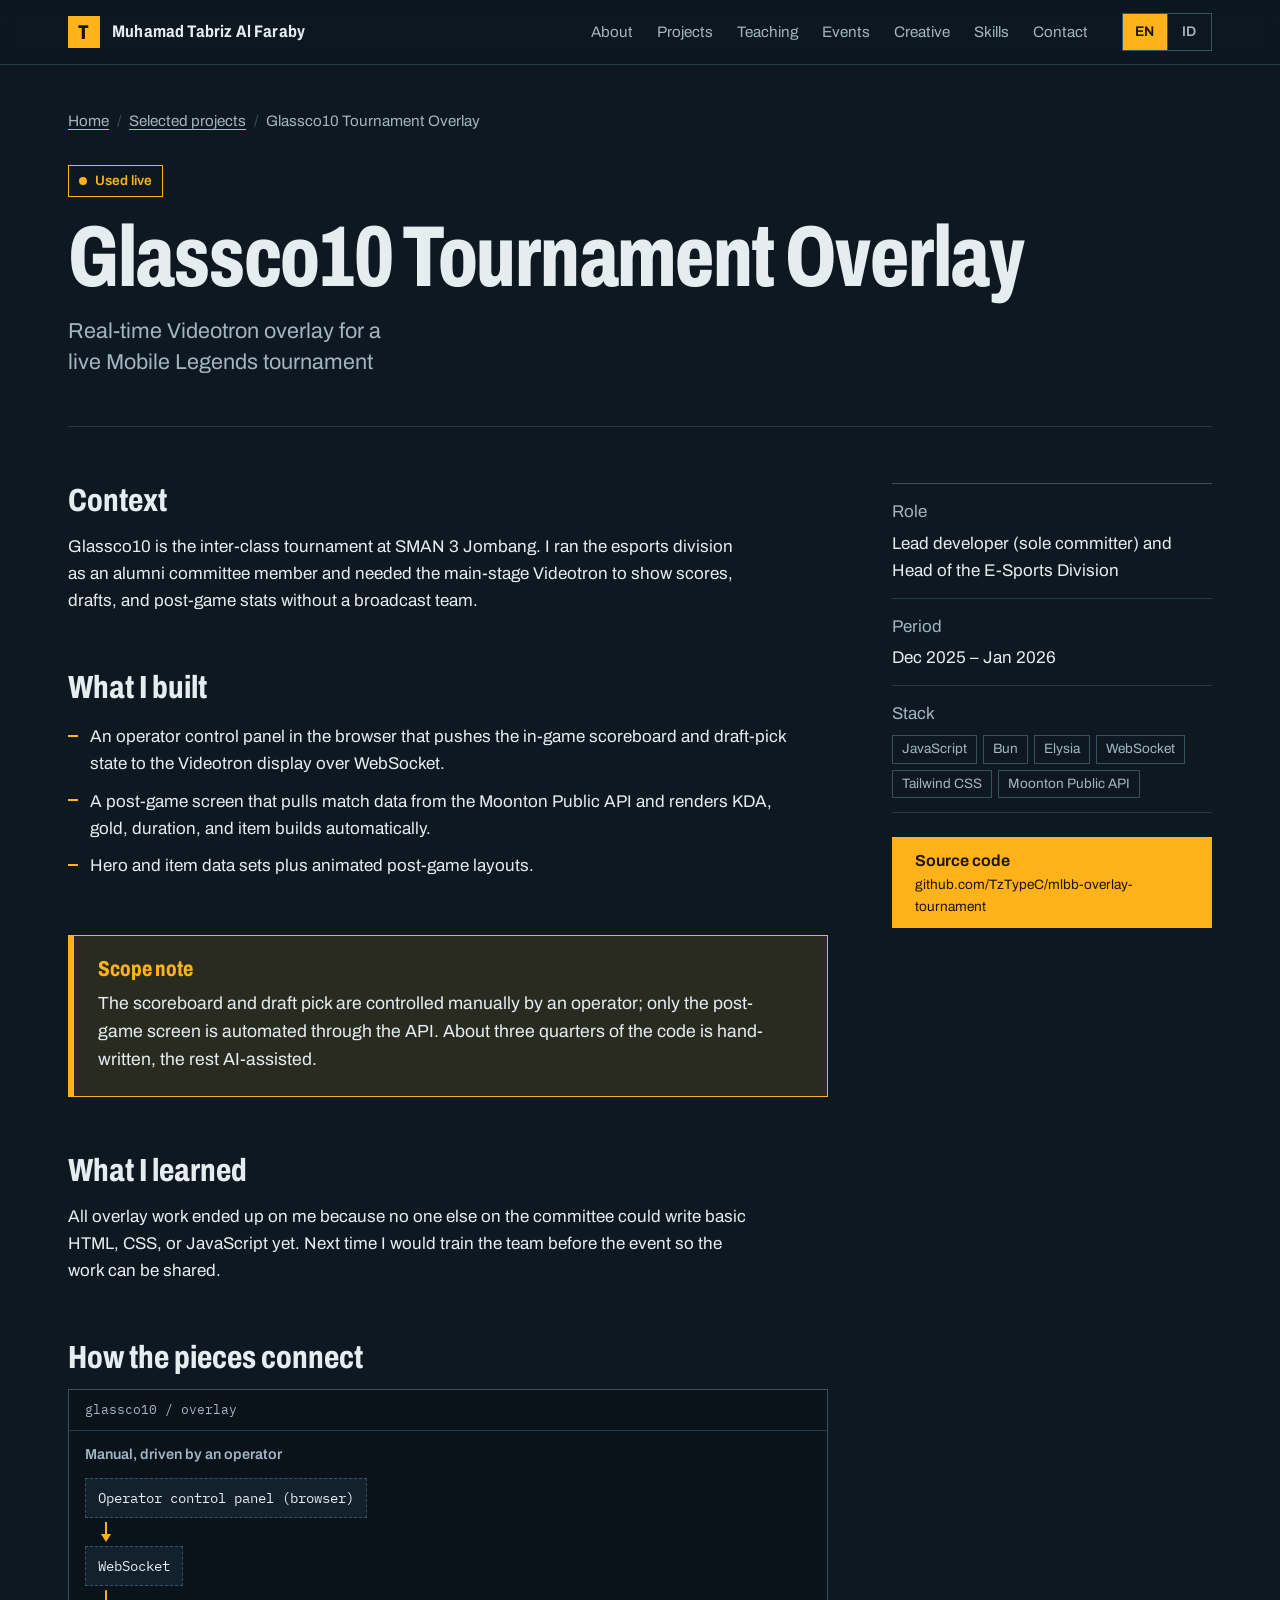
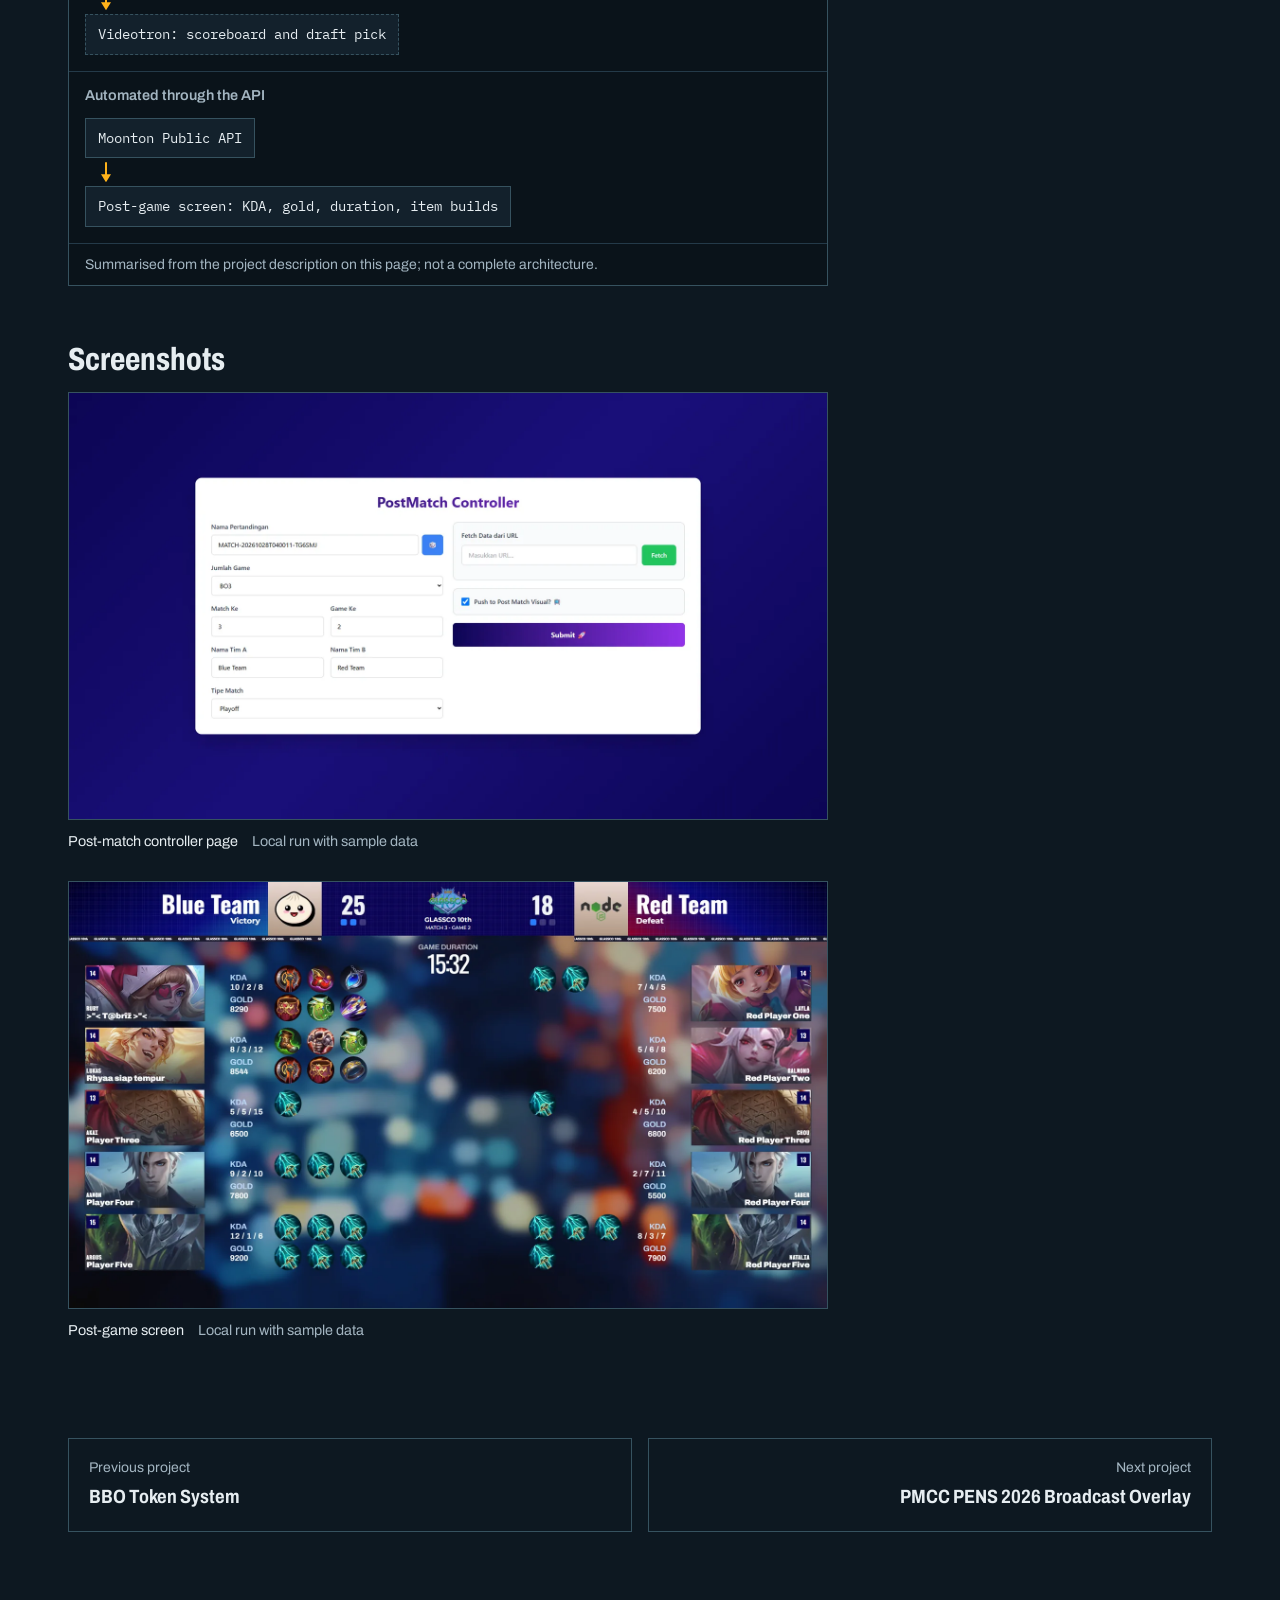
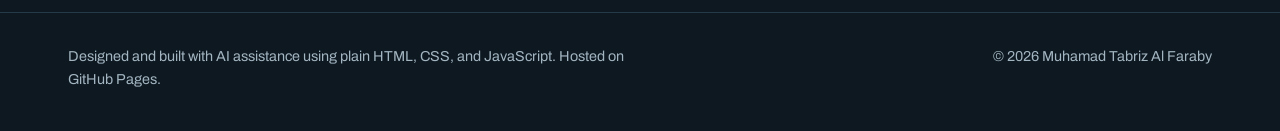
==== projects/glassco10-overlay.html @ d104f8d6 "Portfolio site: bilingual static site, case studies, media" ====
<!doctype html>
<html lang="en">
<head>
  <meta charset="utf-8">
  <meta name="viewport" content="width=device-width, initial-scale=1">
  <title data-i18n="doc.glassco10-overlay.title">Glassco10 Tournament Overlay | Muhamad Tabriz Al Faraby</title>
  <meta name="description" content="Real-time Videotron overlay for a live Mobile Legends tournament" data-i18n-attr="content|projects.glassco10-overlay.tagline">
  <link rel="canonical" href="https://tztypec.github.io/projects/glassco10-overlay.html">
  <meta name="theme-color" content="#0d1821">
  <meta name="color-scheme" content="dark">
  <meta name="author" content="Muhamad Tabriz Al Faraby">
  <meta property="og:type" content="article">
  <meta property="og:site_name" content="Muhamad Tabriz Al Faraby">
  <meta property="og:title" content="Glassco10 Tournament Overlay | Muhamad Tabriz Al Faraby">
  <meta property="og:description" content="Real-time Videotron overlay for a live Mobile Legends tournament">
  <meta property="og:url" content="https://tztypec.github.io/projects/glassco10-overlay.html">
  <meta property="og:image" content="https://tztypec.github.io/assets/img/og.png">
  <meta property="og:image:width" content="1200">
  <meta property="og:image:height" content="630">
  <meta property="og:image:alt" content="Portfolio of Muhamad Tabriz Al Faraby">
  <meta property="og:locale" content="en_US">
  <meta property="og:locale:alternate" content="id_ID">
  <meta name="twitter:card" content="summary_large_image">
  <meta name="twitter:title" content="Glassco10 Tournament Overlay | Muhamad Tabriz Al Faraby">
  <meta name="twitter:description" content="Real-time Videotron overlay for a live Mobile Legends tournament">
  <meta name="twitter:image" content="https://tztypec.github.io/assets/img/og.png">
  <meta name="twitter:image:alt" content="Portfolio of Muhamad Tabriz Al Faraby">
  <link rel="icon" href="../favicon.svg" type="image/svg+xml">
  <link rel="preload" href="../assets/fonts/archivo-latin.woff2" as="font" type="font/woff2" crossorigin>
  <link rel="stylesheet" href="../assets/css/site.css">
  <script>document.documentElement.classList.add("js")</script>
  <script src="../assets/js/i18n.js" defer></script>
  <script src="../assets/js/site.js" defer></script>
</head>
<body>
<a class="skip" data-i18n="ui.skip" href="#main">Skip to content</a>
<header class="site-header">
  <div class="wrap bar">
    <a class="brand" href="../">
      <span class="brand-mark" aria-hidden="true">T</span>
      <span class="brand-name"><span class="brand-name-full">Muhamad Tabriz Al Faraby</span><span class="brand-name-short">Tabriz</span></span>
    </a>
    <nav class="nav" aria-label="Main" data-i18n-attr="aria-label|ui.navLabel">
      <ul>
        <li><a data-i18n="nav.0" href="../#about">About</a></li>
        <li><a data-i18n="nav.1" href="../#projects">Projects</a></li>
        <li><a data-i18n="nav.2" href="../#teaching">Teaching</a></li>
        <li><a data-i18n="nav.3" href="../#events">Events</a></li>
        <li><a data-i18n="nav.4" href="../#creative">Creative</a></li>
        <li><a data-i18n="nav.5" href="../#skills">Skills</a></li>
        <li><a data-i18n="nav.6" href="../#contact">Contact</a></li>
      </ul>
    </nav>
    <div class="lang" role="group" aria-label="Language" data-i18n-attr="aria-label|ui.lang">
      <button type="button" data-lang="en" aria-pressed="true" lang="en">EN</button>
      <button type="button" data-lang="id" aria-pressed="false" lang="id">ID</button>
    </div>
  </div>
</header>
<main id="main">
<div class="wrap">
  <nav class="crumb" aria-label="Breadcrumb" data-i18n-attr="aria-label|ui.crumb">
    <ol>
      <li><a data-i18n="ui.home" href="../">Home</a></li>
      <li><a data-i18n="projects_title" href="../#projects">Selected projects</a></li>
      <li><span aria-current="page">Glassco10 Tournament Overlay</span></li>
    </ol>
  </nav>
  <header class="cs-head">
    <span class="status status-live" data-i18n="projects.glassco10-overlay.status">Used live</span>
    <h1>Glassco10 Tournament Overlay</h1>
    <p class="cs-tagline" data-i18n="projects.glassco10-overlay.tagline">Real-time Videotron overlay for a live Mobile Legends tournament</p>
  </header>
  <div class="cs-body">
    <div class="cs-main">
      <section aria-labelledby="context-title">
        <h2 data-i18n="labels.context" id="context-title">Context</h2>
        <p data-i18n="projects.glassco10-overlay.context">Glassco10 is the inter-class tournament at SMAN 3 Jombang. I ran the esports division as an alumni committee member and needed the main-stage Videotron to show scores, drafts, and post-game stats without a broadcast team.</p>
      </section>
      <section aria-labelledby="built-title">
        <h2 data-i18n="labels.built" id="built-title">What I built</h2>
        <ul class="ticks">
          <li data-i18n="projects.glassco10-overlay.built.0">An operator control panel in the browser that pushes the in-game scoreboard and draft-pick state to the Videotron display over WebSocket.</li>
          <li data-i18n="projects.glassco10-overlay.built.1">A post-game screen that pulls match data from the Moonton Public API and renders KDA, gold, duration, and item builds automatically.</li>
          <li data-i18n="projects.glassco10-overlay.built.2">Hero and item data sets plus animated post-game layouts.</li>
        </ul>
      </section>
      <aside class="scope-note" aria-labelledby="scope-title">
        <h2 data-i18n="labels.honesty" id="scope-title">Scope note</h2>
        <p data-i18n="projects.glassco10-overlay.honesty">The scoreboard and draft pick are controlled manually by an operator; only the post-game screen is automated through the API. About three quarters of the code is hand-written, the rest AI-assisted.</p>
      </aside>
      <section aria-labelledby="lesson-title">
        <h2 data-i18n="labels.lesson" id="lesson-title">What I learned</h2>
        <p data-i18n="projects.glassco10-overlay.lesson">All overlay work ended up on me because no one else on the committee could write basic HTML, CSS, or JavaScript yet. Next time I would train the team before the event so the work can be shared.</p>
      </section>
      <section aria-labelledby="sketch-title">
        <h2 data-i18n="ui.sketch" id="sketch-title">How the pieces connect</h2>
        <div class="sheet">
          <div class="sheet-head"><code>glassco10 / overlay</code></div>
          <div class="lanes">
            <div class="lane manual">
              <p class="lane-title" data-i18n="diagram.glassco10-overlay.manual">Manual, driven by an operator</p>
              <ol class="flow"><li><span class="node" data-i18n="diagram.glassco10-overlay.m1">Operator control panel (browser)</span></li><li><span class="node">WebSocket</span></li><li><span class="node" data-i18n="diagram.glassco10-overlay.m3">Videotron: scoreboard and draft pick</span></li></ol>
            </div>
            <div class="lane auto">
              <p class="lane-title" data-i18n="diagram.glassco10-overlay.auto">Automated through the API</p>
              <ol class="flow"><li><span class="node">Moonton Public API</span></li><li><span class="node" data-i18n="diagram.glassco10-overlay.a2">Post-game screen: KDA, gold, duration, item builds</span></li></ol>
            </div>
          </div>
          <p class="sheet-foot" data-i18n="ui.sketchNote">Summarised from the project description on this page; not a complete architecture.</p>
        </div>
      </section>
      <section aria-labelledby="media-title">
        <h2 data-i18n="ui.screens" id="media-title">Screenshots</h2>
        <div class="shots">
          <figure class="shot">
            <img src="../assets/img/glassco-controller.webp" width="1600" height="900" alt="PostMatch Controller form in the browser, filled with sample values: BO3, match 3, game 2, Blue Team versus Red Team, playoff" data-i18n-attr="alt|shot.glassco.controller.alt" loading="lazy" decoding="async">
            <figcaption><span data-i18n="shot.glassco.controller.title">Post-match controller page</span><span data-i18n="ui.capGlassco">Local run with sample data</span></figcaption>
          </figure>
          <figure class="shot">
            <img src="../assets/img/glassco-postgame.webp" width="1600" height="900" alt="Post-game screen with sample data: team scores, hero portraits, KDA, gold, game duration, and item builds for both teams" data-i18n-attr="alt|shot.glassco.postgame.alt" loading="lazy" decoding="async">
            <figcaption><span data-i18n="shot.glassco.postgame.title">Post-game screen</span><span data-i18n="ui.capGlassco">Local run with sample data</span></figcaption>
          </figure>
        </div>
      </section>
    </div>
    <aside class="cs-aside">
      <dl class="cs-meta">
        <div><dt data-i18n="labels.role">Role</dt><dd data-i18n="projects.glassco10-overlay.role">Lead developer (sole committer) and Head of the E-Sports Division</dd></div>
        <div><dt data-i18n="labels.period">Period</dt><dd data-i18n="projects.glassco10-overlay.period">Dec 2025 – Jan 2026</dd></div>
        <div><dt data-i18n="labels.stack">Stack</dt><dd><ul class="stack"><li>JavaScript</li><li>Bun</li><li>Elysia</li><li>WebSocket</li><li>Tailwind CSS</li><li>Moonton Public API</li></ul></dd></div>
      </dl>
      <a class="btn btn-primary" href="https://github.com/TzTypeC/mlbb-overlay-tournament"><span><span data-i18n="labels.repo">Source code</span><small>github.com/<wbr>TzTypeC/<wbr>mlbb-overlay-tournament</small></span></a>
    </aside>
  </div>
  <nav class="pager" aria-label="Selected projects" data-i18n-attr="aria-label|projects_title">
    <a class="prev" href="bbo-token.html"><small data-i18n="ui.prev">Previous project</small><strong>BBO Token System</strong></a>
    <a class="next" href="pmcc-overlay.html"><small data-i18n="ui.next">Next project</small><strong>PMCC PENS 2026 Broadcast Overlay</strong></a>
  </nav>
</div>
</main>
<footer class="site-footer">
  <div class="wrap foot">
    <p data-i18n="footer">Designed and built with AI assistance using plain HTML, CSS, and JavaScript. Hosted on GitHub Pages.</p>
    <p data-i18n="ui.rights">© 2026 Muhamad Tabriz Al Faraby</p>
  </div>
</footer>
</body>
</html>
---- assets/css/site.css ----
@font-face {
  font-family: "Archivo";
  font-style: normal;
  font-weight: 100 900;
  font-stretch: 62% 125%;
  font-display: swap;
  src: url("../fonts/archivo-latin.woff2") format("woff2");
}

@font-face {
  font-family: "IBM Plex Mono";
  font-style: normal;
  font-weight: 400;
  font-display: swap;
  src: url("../fonts/plex-mono-400-latin.woff2") format("woff2");
}

:root {
  --bg: #0d1821;
  --bg-raise: #13212c;
  --bg-sunk: #0a131a;
  --line: #243a49;
  --line-strong: #36525f;
  --text: #e6edf1;
  --muted: #a3b5c1;
  --accent: #ffb21a;
  --accent-soft: rgba(255, 178, 26, 0.12);
  --on-accent: #1d1400;
  --sans: "Archivo", "Segoe UI", system-ui, sans-serif;
  --mono: "IBM Plex Mono", ui-monospace, "Cascadia Mono", Consolas, monospace;
  --wrap: 1240px;
  --gutter: clamp(20px, 4vw, 48px);
  --rail: 248px;
  --header-h: 64px;
  color-scheme: dark;
}

*,
*::before,
*::after {
  box-sizing: border-box;
}

html {
  scroll-behavior: smooth;
  scroll-padding-top: calc(var(--header-h) + 24px);
  -webkit-text-size-adjust: 100%;
}

body {
  margin: 0;
  background: var(--bg);
  color: var(--text);
  font-family: var(--sans);
  font-size: 1.0625rem;
  line-height: 1.6;
  font-stretch: 100%;
  text-rendering: optimizeLegibility;
}

img {
  display: block;
  max-width: 100%;
  height: auto;
}

a {
  color: inherit;
  text-decoration-color: var(--accent);
  text-decoration-thickness: 1px;
  text-underline-offset: 0.2em;
}

a:hover {
  color: var(--accent);
}

:focus-visible {
  outline: 3px solid var(--accent);
  outline-offset: 3px;
  border-radius: 2px;
}

h1,
h2,
h3,
p,
ul,
ol,
dl,
dd,
figure {
  margin: 0;
}

ul,
ol {
  padding: 0;
}

code {
  font-family: var(--mono);
  font-size: 0.9em;
}

.skip {
  position: absolute;
  left: var(--gutter);
  top: -100px;
  z-index: 100;
  padding: 10px 16px;
  background: var(--accent);
  color: var(--on-accent);
  font-weight: 700;
  text-decoration: none;
}

.skip:focus {
  top: 12px;
}

.wrap {
  width: 100%;
  max-width: var(--wrap);
  margin-inline: auto;
  padding-inline: var(--gutter);
}

.site-header {
  position: sticky;
  top: 0;
  z-index: 50;
  background: rgba(13, 24, 33, 0.92);
  border-bottom: 1px solid var(--line);
  backdrop-filter: blur(10px);
}

.bar {
  display: flex;
  align-items: center;
  gap: 24px;
  min-height: var(--header-h);
}

.brand {
  display: inline-flex;
  align-items: center;
  gap: 12px;
  font-weight: 700;
  font-stretch: 85%;
  font-size: 1.05rem;
  letter-spacing: 0.01em;
  text-decoration: none;
  white-space: nowrap;
}

.brand-mark {
  display: grid;
  place-items: center;
  width: 32px;
  height: 32px;
  background: var(--accent);
  color: var(--on-accent);
  font-weight: 800;
  font-stretch: 75%;
  font-size: 1.25rem;
  line-height: 1;
}

.brand:hover {
  color: var(--text);
}

.brand:hover .brand-name {
  color: var(--accent);
}

.nav {
  margin-left: auto;
}

.nav ul {
  display: flex;
  gap: 4px;
  list-style: none;
}

.nav a {
  display: block;
  padding: 8px 10px;
  color: var(--muted);
  font-size: 0.95rem;
  text-decoration: none;
}

.nav a:hover {
  color: var(--text);
}

.lang {
  display: none;
  border: 1px solid var(--line-strong);
}

.js .lang {
  display: inline-flex;
}

.lang button {
  min-width: 44px;
  min-height: 36px;
  padding: 4px 10px;
  border: 0;
  background: transparent;
  color: var(--muted);
  font: inherit;
  font-size: 0.875rem;
  font-weight: 600;
  letter-spacing: 0.04em;
  cursor: pointer;
}

.lang button + button {
  border-left: 1px solid var(--line-strong);
}

.lang button[aria-pressed="true"] {
  background: var(--accent);
  color: var(--on-accent);
}

.lang button:hover:not([aria-pressed="true"]) {
  color: var(--text);
}

.hero {
  padding-block: clamp(40px, 7vw, 88px) clamp(32px, 5vw, 56px);
}

.hero-grid {
  display: grid;
  grid-template-columns: minmax(0, 1.08fr) minmax(0, 1fr);
  gap: clamp(28px, 4vw, 56px);
  align-items: center;
}

.strap {
  display: inline-grid;
  grid-template-columns: auto 1fr;
  margin-bottom: clamp(28px, 4vw, 40px);
  max-width: 100%;
}

.strap-mark {
  grid-row: span 2;
  display: grid;
  place-items: center;
  width: clamp(52px, 6vw, 64px);
  background: var(--accent);
  color: var(--on-accent);
  font-weight: 800;
  font-stretch: 70%;
  font-size: clamp(2rem, 3.4vw, 2.6rem);
  line-height: 1;
}

.strap h1 {
  padding: 8px 16px 6px;
  background: var(--text);
  color: var(--bg);
  font-size: clamp(1.15rem, 2vw, 1.5rem);
  font-weight: 750;
  font-stretch: 82%;
  line-height: 1.2;
}

.strap p {
  padding: 6px 16px;
  background: var(--bg-raise);
  border: 1px solid var(--line);
  border-top: 0;
  color: var(--muted);
  font-size: 0.9rem;
}

.headline {
  font-size: clamp(2.35rem, 5.2vw, 4.5rem);
  font-weight: 760;
  font-stretch: 72%;
  line-height: 1.02;
  letter-spacing: -0.012em;
  max-width: 16ch;
  text-wrap: balance;
}

.hero-sub {
  margin-top: 24px;
  max-width: 54ch;
  color: var(--muted);
  font-size: 1.125rem;
}

.actions {
  display: flex;
  flex-wrap: wrap;
  gap: 12px;
  margin-top: 32px;
}

.btn {
  display: inline-flex;
  align-items: center;
  justify-content: center;
  gap: 10px;
  min-height: 48px;
  padding: 10px 22px;
  border: 1px solid var(--line-strong);
  background: transparent;
  color: var(--text);
  font-weight: 650;
  font-size: 1rem;
  text-decoration: none;
  transition: background-color 0.15s ease, color 0.15s ease, border-color 0.15s ease;
}

.btn:hover {
  border-color: var(--accent);
  color: var(--accent);
}

.btn-primary {
  background: var(--accent);
  border-color: var(--accent);
  color: var(--on-accent);
}

.btn-primary:hover {
  background: #ffc54f;
  border-color: #ffc54f;
  color: var(--on-accent);
}

.btn svg {
  width: 18px;
  height: 18px;
  flex: none;
}

.monitor {
  border: 1px solid var(--line-strong);
  background: var(--bg-sunk);
}

.monitor-bar {
  display: flex;
  align-items: center;
  gap: 10px;
  padding: 8px 12px;
  border-bottom: 1px solid var(--line);
  color: var(--muted);
  font-size: 0.85rem;
}

.tally {
  width: 10px;
  height: 10px;
  border-radius: 50%;
  background: #ff4d3d;
  box-shadow: 0 0 0 3px rgba(255, 77, 61, 0.22);
  flex: none;
}

.monitor-bar span:last-child {
  margin-left: auto;
  font-family: var(--mono);
  font-size: 0.8rem;
  color: var(--muted);
}

.monitor-screen {
  position: relative;
  overflow: hidden;
  aspect-ratio: 16 / 9;
}

.monitor-screen img {
  width: 100%;
  height: 100%;
  object-fit: cover;
}

.monitor figcaption {
  padding: 8px 12px;
  border-top: 1px solid var(--line);
  color: var(--muted);
  font-size: 0.85rem;
}

.js .monitor-screen img {
  animation: power-on 0.9s cubic-bezier(0.2, 0.7, 0.2, 1) 0.15s both;
}

@keyframes power-on {
  0% {
    clip-path: inset(49.5% 0 49.5% 0);
    filter: brightness(2.2);
  }
  45% {
    clip-path: inset(49.5% 0 49.5% 0);
    filter: brightness(1.8);
  }
  100% {
    clip-path: inset(0 0 0 0);
    filter: brightness(1);
  }
}

.stats {
  display: grid;
  grid-template-columns: repeat(4, minmax(0, 1fr));
  margin-top: clamp(36px, 5vw, 56px);
  border-top: 1px solid var(--line-strong);
  border-bottom: 1px solid var(--line-strong);
  list-style: none;
}

.stats li {
  padding: 18px 20px 20px;
}

.stats li + li {
  border-left: 1px solid var(--line);
}

.stat-value {
  display: block;
  color: var(--accent);
  font-size: clamp(1.9rem, 3.4vw, 2.6rem);
  font-weight: 760;
  font-stretch: 72%;
  line-height: 1.1;
  font-variant-numeric: tabular-nums;
}

.stat-label {
  display: block;
  margin-top: 4px;
  color: var(--muted);
  font-size: 0.95rem;
  line-height: 1.4;
}

.sec {
  display: grid;
  grid-template-columns: var(--rail) minmax(0, 1fr);
  gap: 24px clamp(28px, 4vw, 56px);
  padding-block: clamp(56px, 8vw, 96px);
  border-top: 1px solid var(--line);
}

.hero + .wrap .sec {
  border-top: 0;
}

.sec-head {
  align-self: start;
  position: sticky;
  top: calc(var(--header-h) + 24px);
}

.sec-head h2 {
  font-size: clamp(2rem, 3.6vw, 3rem);
  font-weight: 760;
  font-stretch: 72%;
  line-height: 1.02;
  letter-spacing: -0.01em;
  text-wrap: balance;
}

.sec-head p {
  margin-top: 16px;
  color: var(--muted);
  font-size: 0.95rem;
  max-width: 30ch;
}

.prose p {
  max-width: 68ch;
  text-wrap: pretty;
}

.prose p + p {
  margin-top: 1em;
}

.prose-lead {
  font-size: 1.2rem;
  line-height: 1.55;
}

.rundown {
  list-style: none;
  border-top: 1px solid var(--line-strong);
}

.run {
  position: relative;
  display: grid;
  grid-template-columns: minmax(0, 1.25fr) minmax(0, 1fr) auto;
  gap: 10px 32px;
  padding: 28px 24px 28px 28px;
  border-bottom: 1px solid var(--line-strong);
  transition: background-color 0.15s ease;
}

.run::before {
  content: "";
  position: absolute;
  left: 0;
  top: -1px;
  bottom: -1px;
  width: 4px;
  background: transparent;
  transition: background-color 0.15s ease;
}

.run:hover,
.run:focus-within {
  background: var(--bg-raise);
}

.run:hover::before,
.run:focus-within::before {
  background: var(--accent);
}

.run h3 {
  font-size: clamp(1.5rem, 2.4vw, 1.9rem);
  font-weight: 750;
  font-stretch: 78%;
  line-height: 1.1;
}

.run h3 a {
  text-decoration: none;
}

.run h3 a::after {
  content: "";
  position: absolute;
  inset: 0;
  z-index: 1;
}

.run h3 a:focus-visible {
  outline: none;
}

.run:has(h3 a:focus-visible) {
  outline: 3px solid var(--accent);
  outline-offset: -3px;
}

.run-tagline {
  margin-top: 6px;
  color: var(--muted);
}

.run-meta {
  display: grid;
  gap: 8px;
  align-content: start;
  font-size: 0.95rem;
}

.run-meta div {
  display: grid;
  grid-template-columns: 76px minmax(0, 1fr);
  gap: 12px;
}

.run-meta dt,
.cs-meta dt {
  color: var(--muted);
}

.run-side {
  display: grid;
  justify-items: end;
  align-content: space-between;
  gap: 16px;
}

.run-cta {
  color: var(--accent);
  font-size: 0.95rem;
  font-weight: 600;
  white-space: nowrap;
}

.run-scope {
  grid-column: 1 / -1;
  display: grid;
  grid-template-columns: auto minmax(0, 1fr);
  gap: 4px 12px;
  margin-top: 10px;
  padding: 12px 14px;
  border-left: 3px solid var(--accent);
  background: var(--accent-soft);
  font-size: 0.95rem;
  max-width: 92ch;
}

.run-scope strong {
  color: var(--accent);
  font-weight: 650;
  white-space: nowrap;
}

.stack {
  display: flex;
  flex-wrap: wrap;
  gap: 6px;
  list-style: none;
}

.run .stack {
  grid-column: 1 / -1;
}

.stack li {
  padding: 3px 9px;
  border: 1px solid var(--line-strong);
  color: var(--muted);
  font-size: 0.85rem;
  line-height: 1.5;
}

.status {
  display: inline-flex;
  align-items: center;
  gap: 8px;
  padding: 4px 10px;
  border: 1px solid var(--line-strong);
  font-size: 0.85rem;
  font-weight: 600;
  white-space: nowrap;
}

.status::before {
  content: "";
  width: 8px;
  height: 8px;
  border-radius: 50%;
  border: 2px solid currentColor;
}

.status-live {
  border-color: var(--accent);
  color: var(--accent);
}

.status-live::before {
  background: currentColor;
}

.status-deployed {
  color: var(--text);
}

.status-deployed::before {
  background: currentColor;
}

.status-prototype {
  border-style: dashed;
  color: var(--muted);
}

.block + .block {
  margin-top: clamp(40px, 5vw, 56px);
}

.block h3 {
  font-size: clamp(1.35rem, 2.2vw, 1.7rem);
  font-weight: 720;
  font-stretch: 80%;
  line-height: 1.15;
}

.byline {
  display: flex;
  flex-wrap: wrap;
  gap: 4px 20px;
  margin-top: 8px;
  color: var(--muted);
  font-size: 0.95rem;
}

.ticks {
  margin-top: 18px;
  list-style: none;
  display: grid;
  gap: 10px;
  max-width: 72ch;
}

.ticks li {
  position: relative;
  padding-left: 22px;
}

.ticks li::before {
  content: "";
  position: absolute;
  left: 0;
  top: 0.68em;
  width: 10px;
  height: 2px;
  background: var(--accent);
}

.proposal {
  position: relative;
  padding: clamp(22px, 3vw, 32px);
  border: 1px dashed var(--accent);
}

.proposal-tag {
  display: inline-block;
  margin-bottom: 14px;
  padding: 3px 10px;
  border: 1px dashed var(--accent);
  color: var(--accent);
  font-size: 0.85rem;
  font-weight: 650;
}

.proposal-intro {
  margin-top: 10px;
  color: var(--muted);
  max-width: 64ch;
}

.sessions {
  display: grid;
  grid-template-columns: repeat(4, minmax(0, 1fr));
  gap: 0;
  margin-top: 24px;
  list-style: none;
  border-top: 2px solid var(--line-strong);
}

.sessions li {
  position: relative;
  padding: 20px 18px 4px 0;
}

.sessions li::before {
  content: "";
  position: absolute;
  top: -7px;
  left: 0;
  width: 12px;
  height: 12px;
  border-radius: 50%;
  background: var(--bg);
  border: 2px solid var(--accent);
}

.sessions h4 {
  margin: 0;
  font-size: 1.05rem;
  font-weight: 700;
  line-height: 1.3;
}

.sessions p {
  margin-top: 8px;
  color: var(--muted);
  font-size: 0.95rem;
}

.timeline {
  list-style: none;
  border-left: 2px solid var(--line-strong);
}

.timeline > li {
  position: relative;
  display: grid;
  grid-template-columns: 170px minmax(0, 1fr);
  gap: 8px 28px;
  padding: 0 0 40px 28px;
}

.timeline > li:last-child {
  padding-bottom: 4px;
}

.timeline > li::before {
  content: "";
  position: absolute;
  left: -7px;
  top: 8px;
  width: 12px;
  height: 12px;
  background: var(--bg);
  border: 2px solid var(--accent);
}

.when {
  color: var(--muted);
  font-size: 0.95rem;
  padding-top: 3px;
  font-variant-numeric: tabular-nums;
}

.timeline h3 {
  font-size: 1.3rem;
  font-weight: 720;
  font-stretch: 85%;
  line-height: 1.25;
}

.timeline .role {
  margin-top: 4px;
  color: var(--accent);
  font-size: 0.95rem;
}

.timeline p.text {
  margin-top: 10px;
  max-width: 68ch;
}

.yt {
  position: relative;
  margin-top: 20px;
  max-width: 720px;
  aspect-ratio: 16 / 9;
  background: var(--bg-sunk);
  border: 1px solid var(--line-strong);
}

.yt-link {
  position: absolute;
  inset: 0;
  display: block;
}

.yt-link img,
.yt iframe {
  width: 100%;
  height: 100%;
  object-fit: cover;
  border: 0;
}

.yt-play {
  position: absolute;
  left: 50%;
  top: 50%;
  width: 76px;
  height: 52px;
  transform: translate(-50%, -50%);
  background: rgba(13, 24, 33, 0.86);
  border: 2px solid var(--accent);
  transition: background-color 0.15s ease;
}

.yt-play::after {
  content: "";
  position: absolute;
  left: 50%;
  top: 50%;
  transform: translate(-35%, -50%);
  border-style: solid;
  border-width: 11px 0 11px 18px;
  border-color: transparent transparent transparent var(--accent);
}

.yt-link:hover .yt-play,
.yt-link:focus-visible .yt-play {
  background: var(--accent);
}

.yt-link:hover .yt-play::after,
.yt-link:focus-visible .yt-play::after {
  border-left-color: var(--on-accent);
}

.yt-note {
  margin-top: 8px;
  color: var(--muted);
  font-size: 0.875rem;
}

.pair {
  display: grid;
  grid-template-columns: repeat(2, minmax(0, 1fr));
  gap: 28px;
}

.pair article {
  padding-top: 18px;
  border-top: 2px solid var(--line-strong);
}

.pair h3 {
  font-size: 1.25rem;
  font-weight: 720;
  font-stretch: 85%;
  line-height: 1.25;
}

.pair .when {
  padding: 0;
  margin-top: 4px;
}

.pair p.text {
  margin-top: 10px;
}

.links {
  display: flex;
  flex-wrap: wrap;
  gap: 8px 20px;
  margin-top: 12px;
  list-style: none;
  font-weight: 600;
}

.rows {
  list-style: none;
  border-top: 1px solid var(--line-strong);
}

.rows li {
  padding: 16px 0;
  border-bottom: 1px solid var(--line);
}

.skills {
  border-top: 1px solid var(--line-strong);
}

.skills > div {
  display: grid;
  grid-template-columns: 220px minmax(0, 1fr);
  gap: 10px 24px;
  padding: 16px 0;
  border-bottom: 1px solid var(--line);
}

.skills dt {
  font-weight: 650;
  padding-top: 2px;
}

.skills .learning .stack li {
  border-style: dashed;
}

.contact-title {
  text-wrap: balance;
  font-size: clamp(2.4rem, 6vw, 4.6rem);
  font-weight: 780;
  font-stretch: 70%;
  line-height: 1;
  letter-spacing: -0.012em;
}

.contact-text {
  margin-top: 18px;
  max-width: 56ch;
  color: var(--muted);
  font-size: 1.125rem;
}

.contact-list {
  display: grid;
  grid-template-columns: repeat(4, minmax(0, 1fr));
  gap: 12px;
  margin-top: 32px;
  list-style: none;
}

.contact-list .btn {
  width: 100%;
  justify-content: flex-start;
}

.contact-list small {
  display: block;
  color: var(--muted);
  font-weight: 400;
  font-size: 0.85rem;
}

.contact-list .btn-primary small {
  color: var(--on-accent);
}

.site-footer {
  border-top: 1px solid var(--line);
  padding-block: 32px 40px;
  color: var(--muted);
  font-size: 0.9rem;
}

.foot {
  display: flex;
  flex-wrap: wrap;
  justify-content: space-between;
  gap: 12px 32px;
}

.foot p:first-child {
  max-width: 70ch;
}

.crumb {
  padding-top: clamp(28px, 4vw, 44px);
  font-size: 0.95rem;
}

.crumb ol {
  display: flex;
  flex-wrap: wrap;
  gap: 8px;
  list-style: none;
  color: var(--muted);
}

.crumb li + li::before {
  content: "/";
  margin-right: 8px;
  color: var(--line-strong);
}

.cs-head {
  padding-block: clamp(20px, 3vw, 32px) clamp(32px, 5vw, 48px);
}

.cs-head .status {
  margin-bottom: 18px;
}

.cs-head h1 {
  font-size: clamp(2.6rem, 7vw, 5.4rem);
  font-weight: 780;
  font-stretch: 70%;
  line-height: 0.98;
  letter-spacing: -0.015em;
  text-wrap: balance;
}

.cs-tagline {
  margin-top: 16px;
  max-width: 48ch;
  text-wrap: balance;
  color: var(--muted);
  font-size: clamp(1.15rem, 1.8vw, 1.35rem);
  line-height: 1.45;
}

.cs-body {
  display: grid;
  grid-template-columns: minmax(0, 1fr) 320px;
  gap: 40px clamp(32px, 5vw, 72px);
  padding-block: clamp(32px, 5vw, 56px) clamp(56px, 8vw, 96px);
  border-top: 1px solid var(--line);
}

.cs-main {
  min-width: 0;
}

.cs-main > section + section,
.cs-main > section + aside,
.cs-main > aside + section {
  margin-top: clamp(40px, 5vw, 56px);
}

.cs-main h2 {
  font-size: clamp(1.5rem, 2.6vw, 2rem);
  font-weight: 750;
  font-stretch: 76%;
  line-height: 1.1;
  margin-bottom: 14px;
}

.cs-main p {
  max-width: 68ch;
  text-wrap: pretty;
}

.cs-main .sheet-foot {
  max-width: none;
}

.cs-main .yt {
  max-width: none;
}

.scope-note {
  padding: 22px 24px;
  border: 1px solid var(--accent);
  border-left-width: 6px;
  background: var(--accent-soft);
}

.scope-note h2 {
  color: var(--accent);
  font-size: 1.35rem;
  margin-bottom: 8px;
}

.scope-note p {
  font-size: 1.1rem;
}

.cs-aside {
  align-self: start;
  position: sticky;
  top: calc(var(--header-h) + 24px);
  display: grid;
  gap: 24px;
}

.cs-meta {
  display: grid;
  gap: 0;
  border-top: 1px solid var(--line-strong);
}

.cs-meta > div {
  padding: 14px 0;
  border-bottom: 1px solid var(--line);
}

.cs-meta dd {
  margin-top: 4px;
}

.cs-meta .stack {
  margin-top: 8px;
}

.cs-aside .btn {
  width: 100%;
  justify-content: flex-start;
}

.cs-aside small {
  display: block;
  font-weight: 400;
  font-size: 0.85rem;
  overflow-wrap: break-word;
}

.cs-aside .btn small {
  color: var(--muted);
}

.cs-aside .btn-primary small {
  color: var(--on-accent);
}

.shots {
  display: grid;
  gap: 28px;
}

.shot img {
  width: 100%;
  border: 1px solid var(--line-strong);
  background: var(--bg-sunk);
}

.shot figcaption {
  display: flex;
  flex-wrap: wrap;
  gap: 4px 14px;
  margin-top: 10px;
  color: var(--muted);
  font-size: 0.9rem;
}

.shot figcaption span:first-child {
  color: var(--text);
}

.sheet {
  border: 1px solid var(--line-strong);
  background: var(--bg-sunk);
  font-family: var(--mono);
  font-size: 0.9rem;
  line-height: 1.55;
}

.sheet-head {
  display: flex;
  justify-content: space-between;
  gap: 12px;
  padding: 10px 16px;
  border-bottom: 1px solid var(--line);
  color: var(--muted);
}

.spec {
  list-style: none;
  padding: 8px 0;
}

.spec > li {
  display: grid;
  grid-template-columns: 170px minmax(0, 1fr);
  gap: 4px 18px;
  padding: 10px 16px;
}

.spec > li + li {
  border-top: 1px dashed var(--line);
}

.sheet .key {
  color: var(--accent);
}

.sheet .val {
  color: var(--text);
}

.sheet .planned .key,
.sheet .planned .val {
  color: var(--muted);
}

.sheet-foot {
  padding: 10px 16px;
  border-top: 1px solid var(--line);
  color: var(--muted);
  font-family: var(--sans);
  font-size: 0.875rem;
}

.lanes {
  display: grid;
  gap: 0;
}

.lane + .lane {
  border-top: 1px solid var(--line);
}

.lane-title {
  padding: 12px 16px 0;
  color: var(--muted);
  font-family: var(--sans);
  font-size: 0.9rem;
  font-weight: 600;
}

.flow {
  display: flex;
  flex-direction: column;
  align-items: flex-start;
  padding: 12px 16px 16px;
  list-style: none;
}

.flow li {
  display: flex;
  flex-direction: column;
  align-items: flex-start;
}

.flow li + li::before {
  content: "";
  width: 10px;
  height: 20px;
  margin: 4px 0 4px 16px;
  background: var(--accent);
  clip-path: polygon(4px 0, 6px 0, 6px 12px, 10px 12px, 5px 20px, 0 12px, 4px 12px);
  flex: none;
}

.flow .node {
  padding: 8px 12px;
  border: 1px solid var(--line-strong);
  background: var(--bg-raise);
}

.manual .node {
  border-style: dashed;
}

.pager {
  display: grid;
  grid-template-columns: repeat(2, minmax(0, 1fr));
  gap: 16px;
  padding-bottom: clamp(48px, 7vw, 80px);
}

.pager a {
  display: block;
  padding: 18px 20px;
  border: 1px solid var(--line-strong);
  text-decoration: none;
}

.pager a:hover {
  border-color: var(--accent);
  color: var(--text);
}

.pager small {
  display: block;
  color: var(--muted);
  font-size: 0.875rem;
}

.pager strong {
  display: block;
  margin-top: 2px;
  font-size: 1.2rem;
  font-stretch: 82%;
}

.pager .next {
  text-align: right;
  grid-column: 2;
}

.nf {
  min-height: 60vh;
  display: grid;
  align-content: center;
  padding-block: 64px;
}

.nf .code {
  color: var(--accent);
  font-family: var(--mono);
  font-size: 1rem;
}

.nf h1 {
  margin-top: 12px;
  font-size: clamp(2.6rem, 7vw, 5rem);
  font-weight: 780;
  font-stretch: 70%;
  line-height: 1;
}

.nf p {
  margin-top: 16px;
  max-width: 52ch;
  color: var(--muted);
}

.nf .actions {
  margin-top: 28px;
}

@media (max-width: 1080px) {
  .run {
    grid-template-columns: minmax(0, 1fr) auto;
  }

  .run-meta {
    grid-column: 1 / -1;
    grid-row: 2;
  }

  .run-side {
    grid-column: 2;
    grid-row: 1;
    align-content: start;
  }

  .sessions {
    grid-template-columns: repeat(2, minmax(0, 1fr));
    border-top: 0;
    gap: 8px 0;
  }

  .sessions li {
    border-top: 2px solid var(--line-strong);
  }

  .cs-body {
    grid-template-columns: minmax(0, 1fr) 280px;
  }

  .contact-list {
    grid-template-columns: repeat(2, minmax(0, 1fr));
  }
}

@media (max-width: 900px) {
  :root {
    --header-h: 104px;
  }

  .bar {
    flex-wrap: wrap;
    gap: 0 16px;
    padding-top: 8px;
  }

  .lang {
    margin-left: auto;
  }

  .nav {
    order: 3;
    margin: 0 calc(var(--gutter) * -1);
    width: calc(100% + var(--gutter) * 2);
    overflow-x: auto;
    scrollbar-width: none;
    border-top: 1px solid var(--line);
  }

  .nav ul {
    padding-inline: calc(var(--gutter) - 10px);
  }

  .nav a {
    padding: 10px 10px;
    white-space: nowrap;
  }

  .hero-grid {
    grid-template-columns: minmax(0, 1fr);
  }

  .headline {
    max-width: 18ch;
  }

  .sec {
    grid-template-columns: minmax(0, 1fr);
  }

  .sec-head {
    position: static;
  }

  .cs-body {
    grid-template-columns: minmax(0, 1fr);
  }

  .cs-aside {
    position: static;
    grid-row: 1;
  }

  .cs-meta {
    border-top: 0;
  }

  .nav {
    -webkit-mask-image: linear-gradient(90deg, #000 calc(100% - 48px), transparent);
    mask-image: linear-gradient(90deg, #000 calc(100% - 48px), transparent);
  }

  .nav ul {
    padding-right: 48px;
  }

  .skills > div {
    grid-template-columns: minmax(0, 1fr);
  }
}

@media (max-width: 680px) {
  body {
    font-size: 1rem;
  }

  .stats {
    grid-template-columns: repeat(2, minmax(0, 1fr));
  }

  .stats li:nth-child(3) {
    border-left: 0;
  }

  .stats li:nth-child(n + 3) {
    border-top: 1px solid var(--line);
  }

  .run {
    grid-template-columns: minmax(0, 1fr);
    padding: 24px 16px 24px 20px;
  }

  .run-side {
    grid-column: 1;
    grid-row: auto;
    justify-items: start;
    grid-auto-flow: column;
    justify-content: space-between;
    align-items: center;
  }

  .run-meta {
    grid-row: auto;
  }

  .run-scope {
    grid-template-columns: minmax(0, 1fr);
  }

  .sessions {
    grid-template-columns: minmax(0, 1fr);
  }

  .timeline > li {
    grid-template-columns: minmax(0, 1fr);
    padding-left: 22px;
  }

  .pair {
    grid-template-columns: minmax(0, 1fr);
  }

  .spec > li {
    grid-template-columns: minmax(0, 1fr);
  }

  .pager {
    grid-template-columns: minmax(0, 1fr);
  }

  .pager .next {
    grid-column: 1;
  }

  .contact-list {
    grid-template-columns: minmax(0, 1fr);
  }

  .brand-name-full {
    display: none;
  }
}

@media (min-width: 681px) {
  .brand-name-short {
    display: none;
  }
}

@media (prefers-reduced-motion: reduce) {
  html {
    scroll-behavior: auto;
  }

  *,
  *::before,
  *::after {
    animation-duration: 0.01ms !important;
    animation-iteration-count: 1 !important;
    animation-delay: 0ms !important;
    transition-duration: 0.01ms !important;
  }

  .js .monitor-screen img {
    animation: none;
  }
}
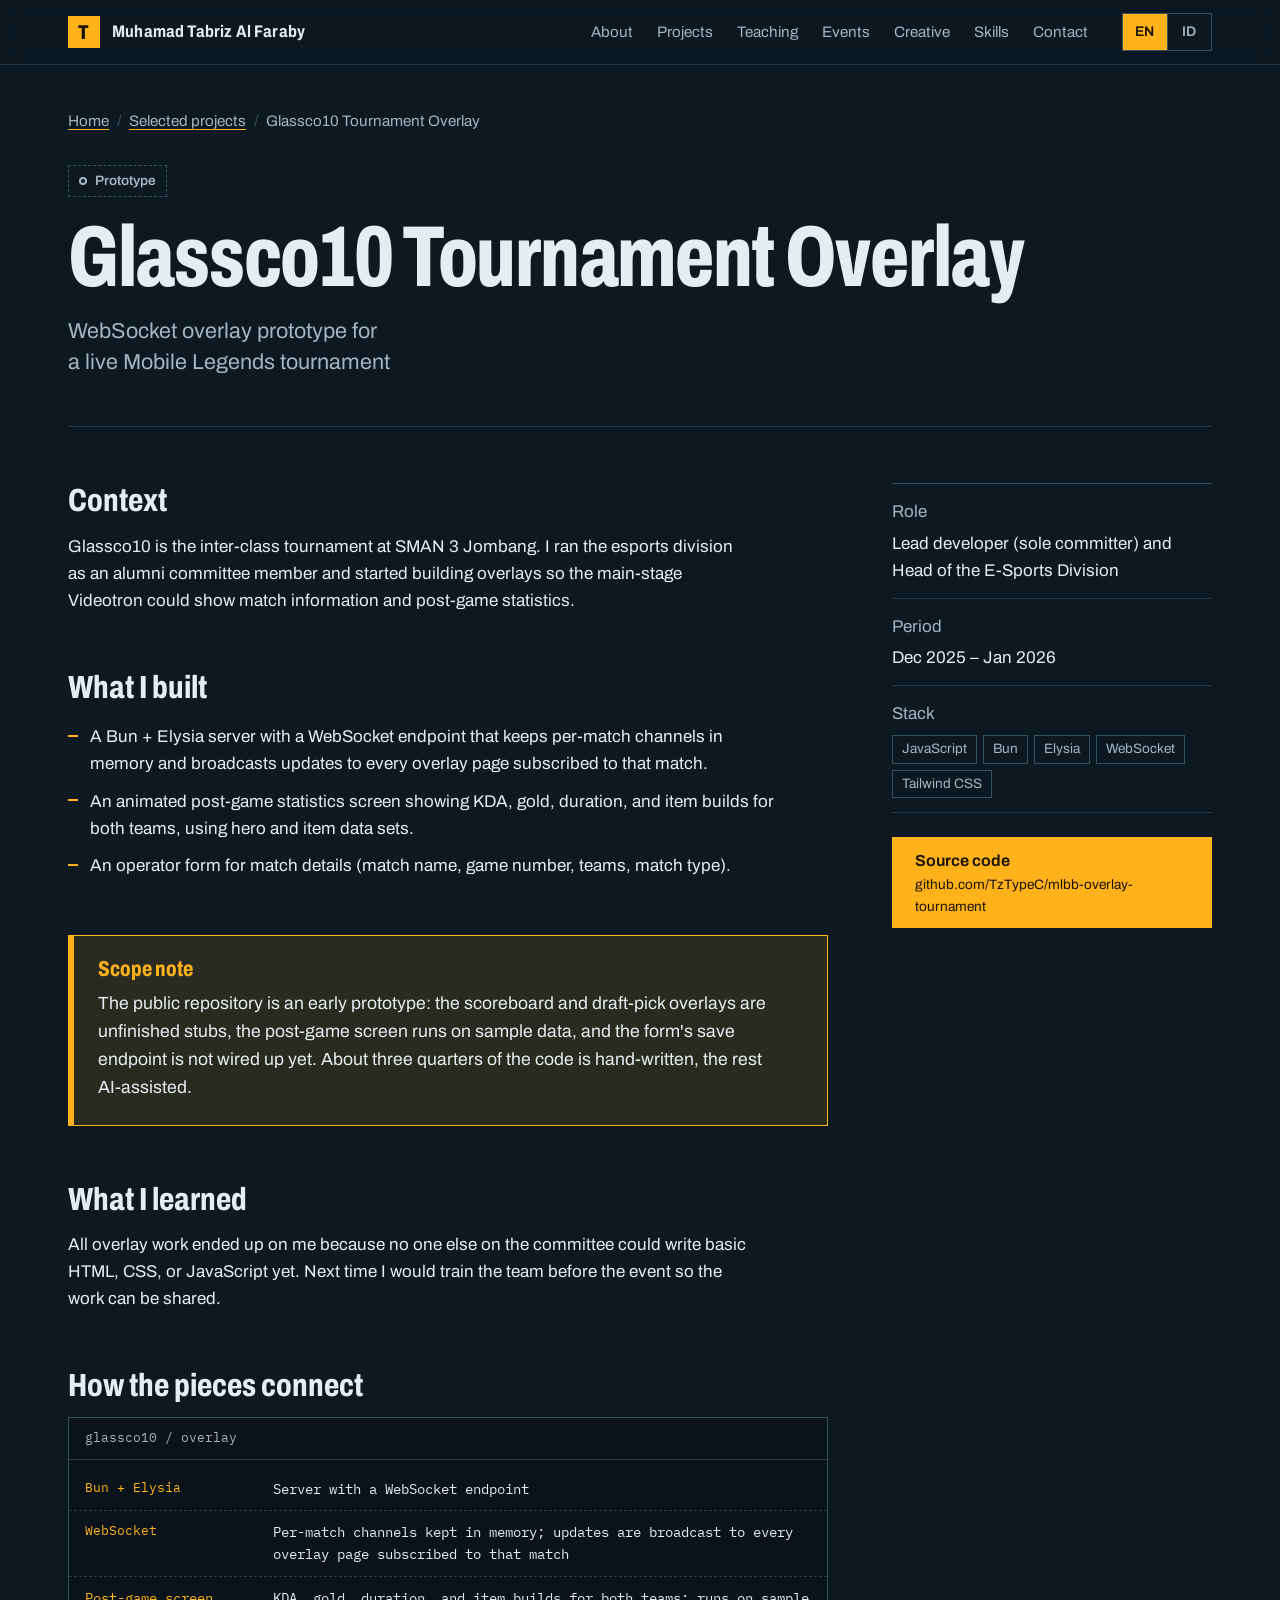
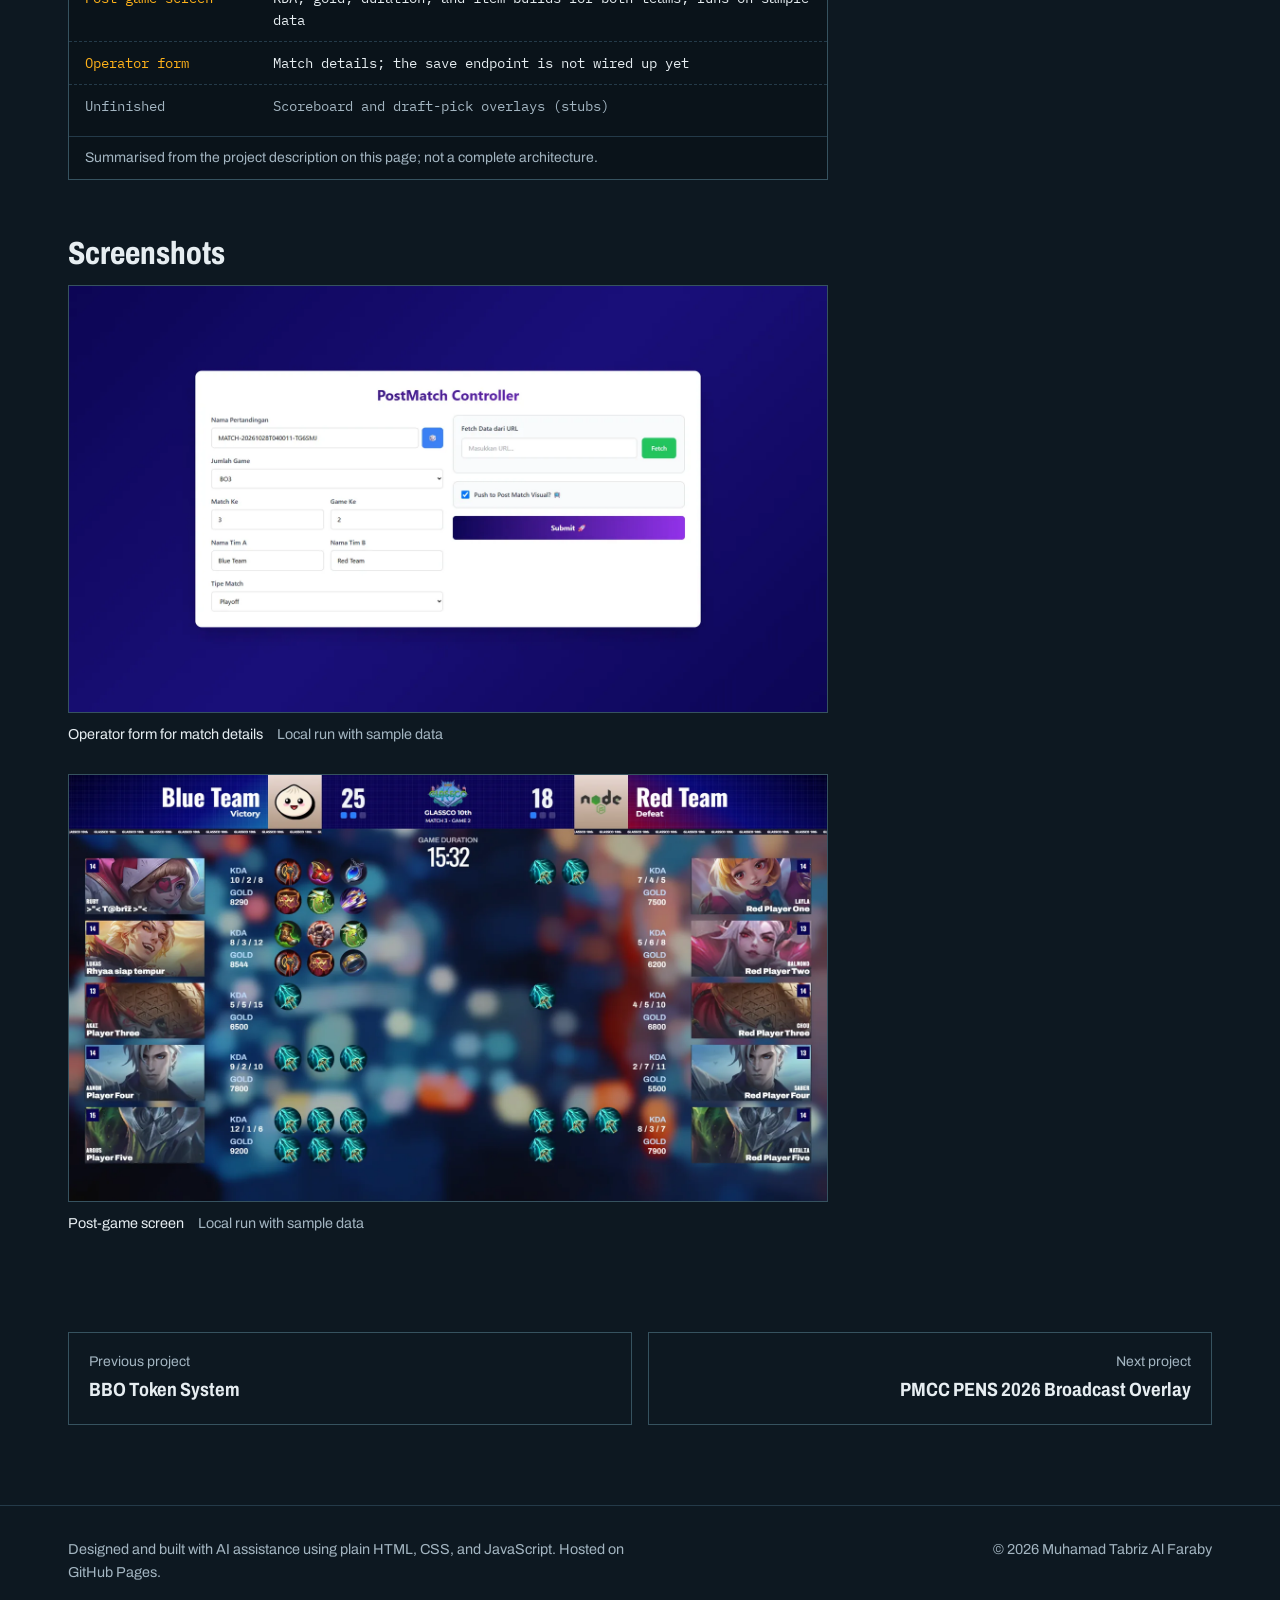
==== commit 2f8f7195: "Correct Glassco10 project scope; update CV" ====
--- a/projects/glassco10-overlay.html
+++ b/projects/glassco10-overlay.html
@@ -4,7 +4,7 @@
   <meta charset="utf-8">
   <meta name="viewport" content="width=device-width, initial-scale=1">
   <title data-i18n="doc.glassco10-overlay.title">Glassco10 Tournament Overlay | Muhamad Tabriz Al Faraby</title>
-  <meta name="description" content="Real-time Videotron overlay for a live Mobile Legends tournament" data-i18n-attr="content|projects.glassco10-overlay.tagline">
+  <meta name="description" content="WebSocket overlay prototype for a live Mobile Legends tournament" data-i18n-attr="content|projects.glassco10-overlay.tagline">
   <link rel="canonical" href="https://tztypec.github.io/projects/glassco10-overlay.html">
   <meta name="theme-color" content="#0d1821">
   <meta name="color-scheme" content="dark">
@@ -12,7 +12,7 @@
   <meta property="og:type" content="article">
   <meta property="og:site_name" content="Muhamad Tabriz Al Faraby">
   <meta property="og:title" content="Glassco10 Tournament Overlay | Muhamad Tabriz Al Faraby">
-  <meta property="og:description" content="Real-time Videotron overlay for a live Mobile Legends tournament">
+  <meta property="og:description" content="WebSocket overlay prototype for a live Mobile Legends tournament">
   <meta property="og:url" content="https://tztypec.github.io/projects/glassco10-overlay.html">
   <meta property="og:image" content="https://tztypec.github.io/assets/img/og.png">
   <meta property="og:image:width" content="1200">
@@ -22,7 +22,7 @@
   <meta property="og:locale:alternate" content="id_ID">
   <meta name="twitter:card" content="summary_large_image">
   <meta name="twitter:title" content="Glassco10 Tournament Overlay | Muhamad Tabriz Al Faraby">
-  <meta name="twitter:description" content="Real-time Videotron overlay for a live Mobile Legends tournament">
+  <meta name="twitter:description" content="WebSocket overlay prototype for a live Mobile Legends tournament">
   <meta name="twitter:image" content="https://tztypec.github.io/assets/img/og.png">
   <meta name="twitter:image:alt" content="Portfolio of Muhamad Tabriz Al Faraby">
   <link rel="icon" href="../favicon.svg" type="image/svg+xml">
@@ -67,27 +67,27 @@
     </ol>
   </nav>
   <header class="cs-head">
-    <span class="status status-live" data-i18n="projects.glassco10-overlay.status">Used live</span>
+    <span class="status status-prototype" data-i18n="projects.glassco10-overlay.status">Prototype</span>
     <h1>Glassco10 Tournament Overlay</h1>
-    <p class="cs-tagline" data-i18n="projects.glassco10-overlay.tagline">Real-time Videotron overlay for a live Mobile Legends tournament</p>
+    <p class="cs-tagline" data-i18n="projects.glassco10-overlay.tagline">WebSocket overlay prototype for a live Mobile Legends tournament</p>
   </header>
   <div class="cs-body">
     <div class="cs-main">
       <section aria-labelledby="context-title">
         <h2 data-i18n="labels.context" id="context-title">Context</h2>
-        <p data-i18n="projects.glassco10-overlay.context">Glassco10 is the inter-class tournament at SMAN 3 Jombang. I ran the esports division as an alumni committee member and needed the main-stage Videotron to show scores, drafts, and post-game stats without a broadcast team.</p>
+        <p data-i18n="projects.glassco10-overlay.context">Glassco10 is the inter-class tournament at SMAN 3 Jombang. I ran the esports division as an alumni committee member and started building overlays so the main-stage Videotron could show match information and post-game statistics.</p>
       </section>
       <section aria-labelledby="built-title">
         <h2 data-i18n="labels.built" id="built-title">What I built</h2>
         <ul class="ticks">
-          <li data-i18n="projects.glassco10-overlay.built.0">An operator control panel in the browser that pushes the in-game scoreboard and draft-pick state to the Videotron display over WebSocket.</li>
-          <li data-i18n="projects.glassco10-overlay.built.1">A post-game screen that pulls match data from the Moonton Public API and renders KDA, gold, duration, and item builds automatically.</li>
-          <li data-i18n="projects.glassco10-overlay.built.2">Hero and item data sets plus animated post-game layouts.</li>
+          <li data-i18n="projects.glassco10-overlay.built.0">A Bun + Elysia server with a WebSocket endpoint that keeps per-match channels in memory and broadcasts updates to every overlay page subscribed to that match.</li>
+          <li data-i18n="projects.glassco10-overlay.built.1">An animated post-game statistics screen showing KDA, gold, duration, and item builds for both teams, using hero and item data sets.</li>
+          <li data-i18n="projects.glassco10-overlay.built.2">An operator form for match details (match name, game number, teams, match type).</li>
         </ul>
       </section>
       <aside class="scope-note" aria-labelledby="scope-title">
         <h2 data-i18n="labels.honesty" id="scope-title">Scope note</h2>
-        <p data-i18n="projects.glassco10-overlay.honesty">The scoreboard and draft pick are controlled manually by an operator; only the post-game screen is automated through the API. About three quarters of the code is hand-written, the rest AI-assisted.</p>
+        <p data-i18n="projects.glassco10-overlay.honesty">The public repository is an early prototype: the scoreboard and draft-pick overlays are unfinished stubs, the post-game screen runs on sample data, and the form&#x27;s save endpoint is not wired up yet. About three quarters of the code is hand-written, the rest AI-assisted.</p>
       </aside>
       <section aria-labelledby="lesson-title">
         <h2 data-i18n="labels.lesson" id="lesson-title">What I learned</h2>
@@ -97,16 +97,13 @@
         <h2 data-i18n="ui.sketch" id="sketch-title">How the pieces connect</h2>
         <div class="sheet">
           <div class="sheet-head"><code>glassco10 / overlay</code></div>
-          <div class="lanes">
-            <div class="lane manual">
-              <p class="lane-title" data-i18n="diagram.glassco10-overlay.manual">Manual, driven by an operator</p>
-              <ol class="flow"><li><span class="node" data-i18n="diagram.glassco10-overlay.m1">Operator control panel (browser)</span></li><li><span class="node">WebSocket</span></li><li><span class="node" data-i18n="diagram.glassco10-overlay.m3">Videotron: scoreboard and draft pick</span></li></ol>
-            </div>
-            <div class="lane auto">
-              <p class="lane-title" data-i18n="diagram.glassco10-overlay.auto">Automated through the API</p>
-              <ol class="flow"><li><span class="node">Moonton Public API</span></li><li><span class="node" data-i18n="diagram.glassco10-overlay.a2">Post-game screen: KDA, gold, duration, item builds</span></li></ol>
-            </div>
-          </div>
+          <ol class="spec">
+            <li><code class="key">Bun + Elysia</code><span class="val" data-i18n="diagram.glassco10-overlay.server">Server with a WebSocket endpoint</span></li>
+            <li><code class="key">WebSocket</code><span class="val" data-i18n="diagram.glassco10-overlay.ws">Per-match channels kept in memory; updates are broadcast to every overlay page subscribed to that match</span></li>
+            <li><span class="key" data-i18n="diagram.glassco10-overlay.post.k">Post-game screen</span><span class="val" data-i18n="diagram.glassco10-overlay.post.v">KDA, gold, duration, and item builds for both teams; runs on sample data</span></li>
+            <li><span class="key" data-i18n="diagram.glassco10-overlay.form.k">Operator form</span><span class="val" data-i18n="diagram.glassco10-overlay.form.v">Match details; the save endpoint is not wired up yet</span></li>
+            <li class="planned"><span class="key" data-i18n="diagram.glassco10-overlay.stub.k">Unfinished</span><span class="val" data-i18n="diagram.glassco10-overlay.stub.v">Scoreboard and draft-pick overlays (stubs)</span></li>
+          </ol>
           <p class="sheet-foot" data-i18n="ui.sketchNote">Summarised from the project description on this page; not a complete architecture.</p>
         </div>
       </section>
@@ -115,7 +112,7 @@
         <div class="shots">
           <figure class="shot">
             <img src="../assets/img/glassco-controller.webp" width="1600" height="900" alt="PostMatch Controller form in the browser, filled with sample values: BO3, match 3, game 2, Blue Team versus Red Team, playoff" data-i18n-attr="alt|shot.glassco.controller.alt" loading="lazy" decoding="async">
-            <figcaption><span data-i18n="shot.glassco.controller.title">Post-match controller page</span><span data-i18n="ui.capGlassco">Local run with sample data</span></figcaption>
+            <figcaption><span data-i18n="shot.glassco.controller.title">Operator form for match details</span><span data-i18n="ui.capGlassco">Local run with sample data</span></figcaption>
           </figure>
           <figure class="shot">
             <img src="../assets/img/glassco-postgame.webp" width="1600" height="900" alt="Post-game screen with sample data: team scores, hero portraits, KDA, gold, game duration, and item builds for both teams" data-i18n-attr="alt|shot.glassco.postgame.alt" loading="lazy" decoding="async">
@@ -128,7 +125,7 @@
       <dl class="cs-meta">
         <div><dt data-i18n="labels.role">Role</dt><dd data-i18n="projects.glassco10-overlay.role">Lead developer (sole committer) and Head of the E-Sports Division</dd></div>
         <div><dt data-i18n="labels.period">Period</dt><dd data-i18n="projects.glassco10-overlay.period">Dec 2025 – Jan 2026</dd></div>
-        <div><dt data-i18n="labels.stack">Stack</dt><dd><ul class="stack"><li>JavaScript</li><li>Bun</li><li>Elysia</li><li>WebSocket</li><li>Tailwind CSS</li><li>Moonton Public API</li></ul></dd></div>
+        <div><dt data-i18n="labels.stack">Stack</dt><dd><ul class="stack"><li>JavaScript</li><li>Bun</li><li>Elysia</li><li>WebSocket</li><li>Tailwind CSS</li></ul></dd></div>
       </dl>
       <a class="btn btn-primary" href="https://github.com/TzTypeC/mlbb-overlay-tournament"><span><span data-i18n="labels.repo">Source code</span><small>github.com/<wbr>TzTypeC/<wbr>mlbb-overlay-tournament</small></span></a>
     </aside>
